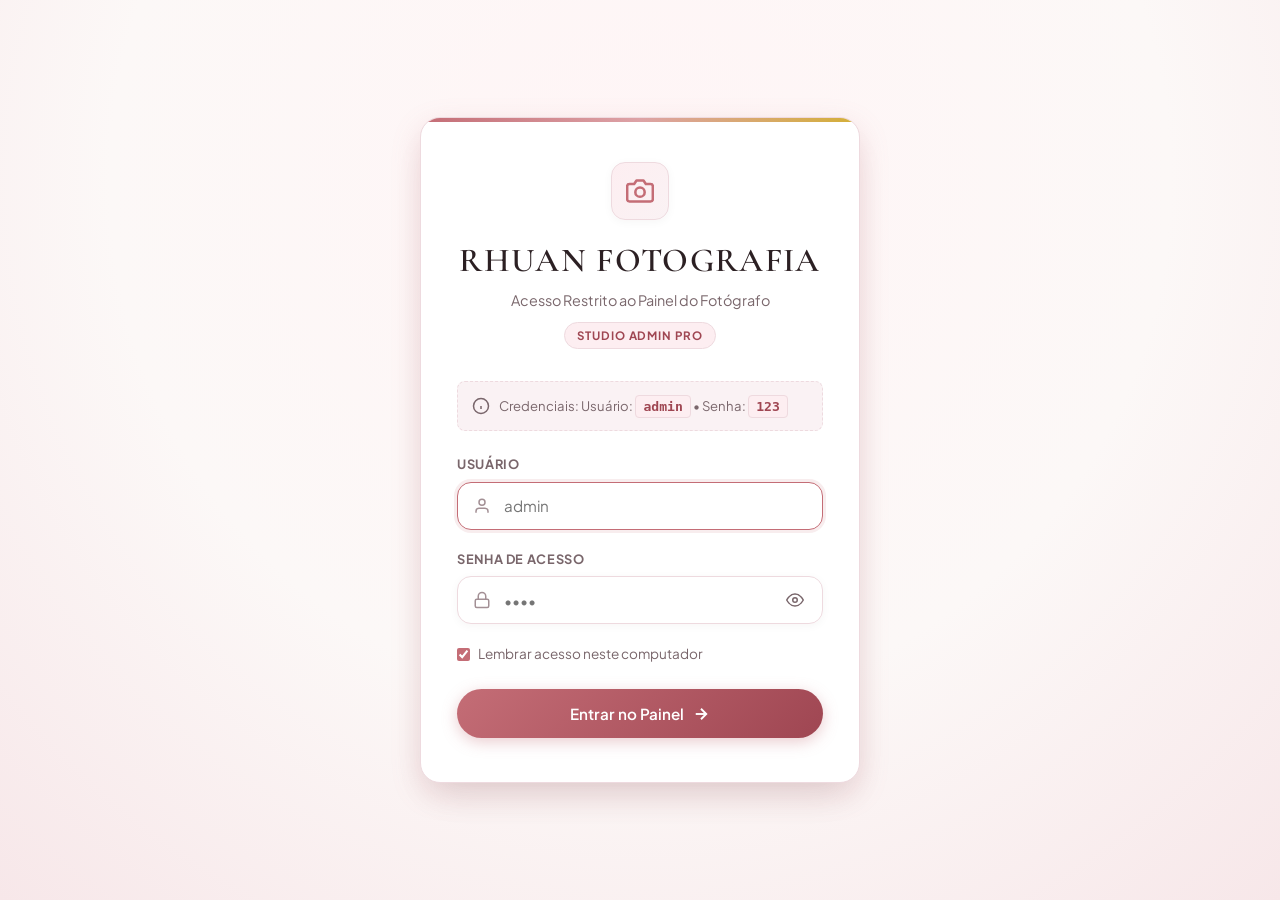
==== admin.html @ edfdc77d "estrutura final projeto fotografia incluindo admin do site e todas as configurações em laravel" ====
<!DOCTYPE html>
<html lang="pt-BR">
<head>
  <meta charset="UTF-8">
  <meta name="viewport" content="width=device-width, initial-scale=1.0">
  <meta name="robots" content="noindex, nofollow">
  <title>Painel Administrativo &bull; Rhuan Fotografia</title>
  
  <link rel="stylesheet" href="assets/css/admin.css">
  <link rel="preconnect" href="https://fonts.googleapis.com">
  <link rel="preconnect" href="https://fonts.gstatic.com" crossorigin>
  <script>
    try {
      const savedTheme = localStorage.getItem('rhuan_admin_theme') || localStorage.getItem('rhuan_theme');
      if (savedTheme === 'dark') {
        document.documentElement.setAttribute('data-theme', 'dark');
      }
    } catch (e) {}
  </script>
</head>
<body>

  <!-- ==================== TELA DE LOGIN / AUTH GATEWAY ==================== -->
  <div class="admin-login-wrapper" id="adminAuthGateway">
    <div class="admin-login-card">
      <div class="login-brand">
        <div class="login-brand-logo">
          <svg width="28" height="28" viewBox="0 0 24 24" fill="none" stroke="currentColor" stroke-width="2.2" stroke-linecap="round" stroke-linejoin="round">
            <path d="M23 19a2 2 0 0 1-2 2H3a2 2 0 0 1-2-2V8a2 2 0 0 1 2-2h4l2-3h6l2 3h4a2 2 0 0 1 2 2z"></path>
            <circle cx="12" cy="13" r="4"></circle>
          </svg>
        </div>
        <h1>RHUAN FOTOGRAFIA</h1>
        <p>Acesso Restrito ao Painel do Fotógrafo</p>
        <span class="login-badge-pill">Studio Admin Pro</span>
      </div>

      <div class="admin-login-hint">
        <svg width="18" height="18" viewBox="0 0 24 24" fill="none" stroke="currentColor" stroke-width="2">
          <circle cx="12" cy="12" r="10"></circle>
          <line x1="12" y1="16" x2="12" y2="12"></line>
          <line x1="12" y1="8" x2="12.01" y2="8"></line>
        </svg>
        <div>
          Credenciais: Usuário: <code>admin</code> &bull; Senha: <code>123</code>
        </div>
      </div>

      <form id="adminLoginForm">
        <div class="admin-form-group">
          <label class="admin-label" for="loginUsername">Usuário</label>
          <div class="admin-input-wrap">
            <span class="admin-input-icon">
              <svg width="18" height="18" viewBox="0 0 24 24" fill="none" stroke="currentColor" stroke-width="2">
                <path d="M20 21v-2a4 4 0 0 0-4-4H8a4 4 0 0 0-4 4v2"></path>
                <circle cx="12" cy="7" r="4"></circle>
              </svg>
            </span>
            <input type="text" id="loginUsername" class="admin-input" placeholder="admin" required autofocus autocomplete="username">
          </div>
        </div>

        <div class="admin-form-group">
          <label class="admin-label" for="loginPassword">Senha de Acesso</label>
          <div class="admin-input-wrap">
            <span class="admin-input-icon">
              <svg width="18" height="18" viewBox="0 0 24 24" fill="none" stroke="currentColor" stroke-width="2">
                <rect x="3" y="11" width="18" height="11" rx="2" ry="2"></rect>
                <path d="M7 11V7a5 5 0 0 1 10 0v4"></path>
              </svg>
            </span>
            <input type="password" id="loginPassword" class="admin-input" placeholder="••••" required autocomplete="current-password">
            <button type="button" class="admin-input-toggle-pwd" id="togglePasswordVisibility" aria-label="Mostrar ou ocultar senha">
              <svg width="18" height="18" viewBox="0 0 24 24" fill="none" stroke="currentColor" stroke-width="2">
                <path d="M1 12s4-8 11-8 11 8 11 8-4 8-11 8-11-8-11-8z"></path>
                <circle cx="12" cy="12" r="3"></circle>
              </svg>
            </button>
          </div>
        </div>

        <div style="display: flex; align-items: center; justify-content: space-between; margin-bottom: 1.5rem; font-size: 0.85rem; color: var(--admin-text-muted);">
          <label style="display: flex; align-items: center; gap: 0.5rem; cursor: pointer;">
            <input type="checkbox" id="loginRemember" checked style="accent-color: var(--admin-rose);">
            Lembrar acesso neste computador
          </label>
        </div>

        <button type="submit" class="admin-btn-primary">
          <span>Entrar no Painel</span>
          <svg width="18" height="18" viewBox="0 0 24 24" fill="none" stroke="currentColor" stroke-width="2.5">
            <line x1="5" y1="12" x2="19" y2="12"></line>
            <polyline points="12 5 19 12 12 19"></polyline>
          </svg>
        </button>

        <div class="admin-login-error" id="loginErrorMessage"></div>
      </form>
    </div>
  </div>

  <!-- ==================== APP DASHBOARD LAYOUT ==================== -->
  <div class="admin-layout" id="adminAppLayout" style="display: none;">

    <!-- ==================== SIDEBAR LATERAL ==================== -->
    <aside class="admin-sidebar" id="adminSidebar">
      <div class="sidebar-header">
        <div class="sidebar-brand">
          <div class="sidebar-logo-icon">RF</div>
          <div class="sidebar-brand-text">
            <h2>RHUAN</h2>
            <span><div class="status-indicator-dot"></div> Studio Online</span>
          </div>
        </div>
      </div>

      <nav class="sidebar-nav">
        <div class="sidebar-nav-label">Gerenciamento</div>

        <button type="button" class="sidebar-link active" data-tab="tab-overview">
          <div class="sidebar-link-left">
            <svg width="18" height="18" viewBox="0 0 24 24" fill="none" stroke="currentColor" stroke-width="2">
              <rect x="3" y="3" width="7" height="7"></rect>
              <rect x="14" y="3" width="7" height="7"></rect>
              <rect x="14" y="14" width="7" height="7"></rect>
              <rect x="3" y="14" width="7" height="7"></rect>
            </svg>
            <span class="sidebar-link-title">Visão Geral</span>
          </div>
        </button>

        <button type="button" class="sidebar-link" data-tab="tab-photos">
          <div class="sidebar-link-left">
            <svg width="18" height="18" viewBox="0 0 24 24" fill="none" stroke="currentColor" stroke-width="2">
              <path d="M23 19a2 2 0 0 1-2 2H3a2 2 0 0 1-2-2V8a2 2 0 0 1 2-2h4l2-3h6l2 3h4a2 2 0 0 1 2 2z"></path>
              <circle cx="12" cy="13" r="4"></circle>
            </svg>
            <span class="sidebar-link-title">Cadastrar Fotos</span>
          </div>
        </button>

        <button type="button" class="sidebar-link" data-tab="tab-agenda">
          <div class="sidebar-link-left">
            <svg width="18" height="18" viewBox="0 0 24 24" fill="none" stroke="currentColor" stroke-width="2">
              <rect x="3" y="4" width="18" height="18" rx="2" ry="2"></rect>
              <line x1="16" y1="2" x2="16" y2="6"></line>
              <line x1="8" y1="2" x2="8" y2="6"></line>
              <line x1="3" y1="10" x2="21" y2="10"></line>
            </svg>
            <span class="sidebar-link-title">Verificar Agenda</span>
          </div>
          <span class="sidebar-badge" id="sidebarBadgeAgenda">0</span>
        </button>

        <button type="button" class="sidebar-link" data-tab="tab-pricing">
          <div class="sidebar-link-left">
            <svg width="18" height="18" viewBox="0 0 24 24" fill="none" stroke="currentColor" stroke-width="2">
              <line x1="12" y1="1" x2="12" y2="23"></line>
              <path d="M17 5H9.5a3.5 3.5 0 0 0 0 7h5a3.5 3.5 0 0 1 0 7H6"></path>
            </svg>
            <span class="sidebar-link-title">Modificar Orçamentos</span>
          </div>
        </button>

        <button type="button" class="sidebar-link" data-tab="tab-leads">
          <div class="sidebar-link-left">
            <svg width="18" height="18" viewBox="0 0 24 24" fill="none" stroke="currentColor" stroke-width="2">
              <path d="M21 15a2 2 0 0 1-2 2H7l-4 4V5a2 2 0 0 1 2-2h14a2 2 0 0 1 2 2z"></path>
            </svg>
            <span class="sidebar-link-title">Solicitações &amp; Leads</span>
          </div>
          <span class="sidebar-badge" id="sidebarBadgeLeads">0</span>
        </button>

        <button type="button" class="sidebar-link" data-tab="tab-secoes" id="sidebarLinkSecoes">
          <div class="sidebar-link-left">
            <svg width="18" height="18" viewBox="0 0 24 24" fill="none" stroke="currentColor" stroke-width="2">
              <path d="M1 12s4-8 11-8 11 8 11 8-4 8-11 8-11-8-11-8z"></path>
              <circle cx="12" cy="12" r="3"></circle>
            </svg>
            <span class="sidebar-link-title">Visibilidade do Site</span>
          </div>
          <span class="sidebar-badge" id="sidebarBadgeSecoes" style="display:none; background: var(--admin-rose); color: white;">0</span>
        </button>
      </nav>

      <div class="sidebar-footer">
        <a href="index.html" target="_blank" class="sidebar-view-site-btn">
          <svg width="16" height="16" viewBox="0 0 24 24" fill="none" stroke="currentColor" stroke-width="2">
            <circle cx="12" cy="12" r="10"></circle>
            <line x1="2" y1="12" x2="22" y2="12"></line>
            <path d="M12 2a15.3 15.3 0 0 1 4 10 15.3 15.3 0 0 1-4 10 15.3 15.3 0 0 1-4-10 15.3 15.3 0 0 1 4-10z"></path>
          </svg>
          <span>Ver Site ao Vivo</span>
        </a>

        <div class="sidebar-user">
          <div class="sidebar-user-left">
            <div class="sidebar-avatar">RF</div>
            <div class="sidebar-user-info">
              <h4>Rhuan Ferreira</h4>
              <p>Fotógrafo Autor</p>
            </div>
          </div>
          <button type="button" class="sidebar-btn-logout" id="sidebarLogoutBtn" title="Encerrar Sessão">
            <svg width="18" height="18" viewBox="0 0 24 24" fill="none" stroke="currentColor" stroke-width="2">
              <path d="M9 21H5a2 2 0 0 1-2-2V5a2 2 0 0 1 2-2h4"></path>
              <polyline points="16 17 21 12 16 7"></polyline>
              <line x1="21" y1="12" x2="9" y2="12"></line>
            </svg>
          </button>
        </div>
      </div>
    </aside>

    <!-- ==================== CONTEÚDO PRINCIPAL ==================== -->
    <main class="admin-main">

      <!-- TOPBAR SUPERIOR -->
      <header class="admin-topbar">
        <div class="topbar-left">
          <button type="button" class="topbar-mobile-toggle" id="mobileSidebarToggle" aria-label="Menu">
            <svg width="20" height="20" viewBox="0 0 24 24" fill="none" stroke="currentColor" stroke-width="2">
              <line x1="3" y1="12" x2="21" y2="12"></line>
              <line x1="3" y1="6" x2="21" y2="6"></line>
              <line x1="3" y1="18" x2="21" y2="18"></line>
            </svg>
          </button>
          <div class="topbar-breadcrumbs">
            <span>Admin</span>
            <span>/</span>
            <span class="current" id="breadcrumbCurrent">Visão Geral</span>
          </div>
        </div>

        <div class="topbar-right">
          <button type="button" class="theme-toggle-admin-btn" id="adminThemeToggleBtn" aria-label="Alternar tema claro/escuro" title="Alternar Modo Escuro / Claro">
            <svg class="icon-sun" width="18" height="18" viewBox="0 0 24 24" fill="none" stroke="currentColor" stroke-width="2" stroke-linecap="round" stroke-linejoin="round"><circle cx="12" cy="12" r="5"></circle><line x1="12" y1="1" x2="12" y2="3"></line><line x1="12" y1="21" x2="12" y2="23"></line><line x1="4.22" y1="4.22" x2="5.64" y2="5.64"></line><line x1="18.36" y1="18.36" x2="19.78" y2="19.78"></line><line x1="1" y1="12" x2="3" y2="12"></line><line x1="21" y1="12" x2="23" y2="12"></line><line x1="4.22" y1="19.78" x2="5.64" y2="18.36"></line><line x1="18.36" y1="5.64" x2="19.78" y2="4.22"></line></svg>
            <svg class="icon-moon" width="18" height="18" viewBox="0 0 24 24" fill="none" stroke="currentColor" stroke-width="2" stroke-linecap="round" stroke-linejoin="round"><path d="M21 12.79A9 9 0 1 1 11.21 3 7 7 0 0 0 21 12.79z"></path></svg>
          </button>
          <div class="sync-status-badge">
            <div class="status-indicator-dot"></div>
            <span>Sincronizado com Site Público</span>
          </div>
          <a href="index.html" target="_blank" class="topbar-btn">
            Site Público &rarr;
          </a>
        </div>
      </header>

      <!-- ÁREA DE CONTEÚDO -->
      <div class="admin-content-area">

        <!-- ==================== TAB 1: VISÃO GERAL ==================== -->
        <section class="admin-tab-pane active" id="tab-overview">
          <div class="page-header">
            <div class="page-header-info">
              <h2>Painel de Controle do Fotógrafo</h2>
              <p>Visão geral de fotos cadastradas, datas reservadas e orçamentos solicitados em tempo real.</p>
            </div>
          </div>

          <!-- CARDS DE METRICAS (KPIs) -->
          <div class="metrics-grid">
            <div class="metric-card">
              <div class="metric-card-top">
                <div class="metric-icon-wrap gold">
                  <svg width="22" height="22" viewBox="0 0 24 24" fill="none" stroke="currentColor" stroke-width="2">
                    <rect x="3" y="3" width="18" height="18" rx="2" ry="2"></rect>
                    <circle cx="8.5" cy="8.5" r="1.5"></circle>
                    <polyline points="21 15 16 10 5 21"></polyline>
                  </svg>
                </div>
                <span class="metric-tag positive">+ Autoral</span>
              </div>
              <div class="metric-value" id="metricTotalPhotos">0</div>
              <div class="metric-title">Fotos Cadastradas nas Séries</div>
            </div>

            <div class="metric-card">
              <div class="metric-card-top">
                <div class="metric-icon-wrap rose">
                  <svg width="22" height="22" viewBox="0 0 24 24" fill="none" stroke="currentColor" stroke-width="2">
                    <rect x="3" y="4" width="18" height="18" rx="2" ry="2"></rect>
                    <line x1="16" y1="2" x2="16" y2="6"></line>
                    <line x1="8" y1="2" x2="8" y2="6"></line>
                    <line x1="3" y1="10" x2="21" y2="10"></line>
                  </svg>
                </div>
                <span class="metric-tag positive">Agenda Ativa</span>
              </div>
              <div class="metric-value" id="metricBookedEvents">0</div>
              <div class="metric-title">Eventos &amp; Ensaios na Agenda</div>
            </div>

            <div class="metric-card">
              <div class="metric-card-top">
                <div class="metric-icon-wrap blue">
                  <svg width="22" height="22" viewBox="0 0 24 24" fill="none" stroke="currentColor" stroke-width="2">
                    <path d="M21 15a2 2 0 0 1-2 2H7l-4 4V5a2 2 0 0 1 2-2h4"></path>
                    <polyline points="16 17 21 12 16 7"></polyline>
                  </svg>
                </div>
                <span class="metric-tag neutral">Leads</span>
              </div>
              <div class="metric-value" id="metricNewLeads">0</div>
              <div class="metric-title">Solicitações Pendentes do Site</div>
            </div>

            <div class="metric-card">
              <div class="metric-card-top">
                <div class="metric-icon-wrap green">
                  <svg width="22" height="22" viewBox="0 0 24 24" fill="none" stroke="currentColor" stroke-width="2">
                    <line x1="12" y1="1" x2="12" y2="23"></line>
                    <path d="M17 5H9.5a3.5 3.5 0 0 0 0 7h5a3.5 3.5 0 0 1 0 7H6"></path>
                  </svg>
                </div>
                <span class="metric-tag positive">Projeção</span>
              </div>
              <div class="metric-value" id="metricRevenue">R$ 0</div>
              <div class="metric-title">Previsão com Datas Fechadas</div>
            </div>
          </div>

          <!-- GRID DUPLO DE RESUMO -->
          <div style="display: grid; grid-template-columns: repeat(auto-fit, minmax(340px, 1fr)); gap: 1.5rem;">
            <!-- Próximos Eventos -->
            <div class="admin-card">
              <div class="card-title-bar">
                <div>
                  <h3>
                    <svg width="18" height="18" viewBox="0 0 24 24" fill="none" stroke="currentColor" stroke-width="2" color="var(--admin-rose)">
                      <rect x="3" y="4" width="18" height="18" rx="2" ry="2"></rect>
                      <line x1="16" y1="2" x2="16" y2="6"></line>
                      <line x1="8" y1="2" x2="8" y2="6"></line>
                    </svg>
                    Próximos Compromissos na Agenda
                  </h3>
                  <div class="card-subtitle">Eventos e ensaios confirmados para os próximos meses</div>
                </div>
              </div>
              <div id="overviewNextEventsList"></div>
            </div>

            <!-- Últimas Solicitações do Site -->
            <div class="admin-card">
              <div class="card-title-bar">
                <div>
                  <h3>
                    <svg width="18" height="18" viewBox="0 0 24 24" fill="none" stroke="currentColor" stroke-width="2" color="var(--admin-rose)">
                      <path d="M21 15a2 2 0 0 1-2 2H7l-4 4V5a2 2 0 0 1 2-2h14a2 2 0 0 1 2 2z"></path>
                    </svg>
                    Solicitações Recentes de Orçamento
                  </h3>
                  <div class="card-subtitle">Clientes que simularam e enviaram dados pelo site</div>
                </div>
              </div>
              <div id="overviewLatestLeadsList"></div>
            </div>
          </div>
        </section>

        <!-- ==================== TAB 2: CADASTRAMENTO DE FOTOS ==================== -->
        <section class="admin-tab-pane" id="tab-photos">
          <div class="page-header">
            <div class="page-header-info">
              <h2>Cadastramento &amp; Gestão de Fotos</h2>
              <p>Cadastre novas fotos nas séries autorais, adicione novas coleções e defina as capas de exibição.</p>
            </div>
            <div class="page-header-actions">
              <button type="button" class="topbar-btn" id="btnResetPortfolio">
                Restaurar Padrão
              </button>
              <button type="button" class="topbar-btn primary" id="btnOpenNewSeriesModal">
                <svg width="16" height="16" viewBox="0 0 24 24" fill="none" stroke="currentColor" stroke-width="2">
                  <line x1="12" y1="5" x2="12" y2="19"></line>
                  <line x1="5" y1="12" x2="19" y2="12"></line>
                </svg>
                Nova Série de Fotos
              </button>
            </div>
          </div>

          <div class="portfolio-manager-grid">
            <!-- Coluna Esquerda: Lista de Séries -->
            <div class="series-nav-box">
              <h3 style="font-size: 1.05rem; color: var(--admin-text-main); font-weight: 700;">Coleções Autorais</h3>
              <p style="font-size: 0.78rem; color: var(--admin-text-muted); margin-top: 0.25rem;">
                Selecione a série para cadastrar novas fotos
              </p>
              <div class="series-list" id="adminSeriesList"></div>
            </div>

            <!-- Coluna Direita: Editor de Fotos da Série Selecionada -->
            <div>
              <div class="admin-card">
                <div class="series-editor-header">
                  <div>
                    <span class="series-badge" id="activeSeriesCategoryBadge">Casamento Real</span>
                    <h3 style="font-size: 1.6rem; color: var(--admin-text-main); font-family: var(--admin-font-serif); margin-top: 0.5rem;" id="activeSeriesTitle">
                      O Sim de Mariana &amp; Rodrigo
                    </h3>
                  </div>
                  <span style="font-size: 0.85rem; color: var(--admin-text-muted);" id="activeSeriesPhotoCount">
                    0 fotos na série
                  </span>
                </div>

                <!-- Formulário de Upload e Cadastro de Foto -->
                <div class="upload-card-box" id="photoUploadCardBox">
                  <h4 style="font-size: 1rem; color: var(--admin-rose-dark); font-weight: 700; margin-bottom: 1rem; display: flex; align-items: center; gap: 0.5rem;">
                    <svg width="18" height="18" viewBox="0 0 24 24" fill="none" stroke="currentColor" stroke-width="2">
                      <path d="M21 15v4a2 2 0 0 1-2 2H5a2 2 0 0 1-2-2v-4"></path>
                      <polyline points="17 8 12 3 7 8"></polyline>
                      <line x1="12" y1="3" x2="12" y2="15"></line>
                    </svg>
                    Cadastrar Nova Fotografia Nesta Série
                  </h4>

                  <div class="upload-form-grid">
                    <!-- Drop Zone e Preview -->
                    <div class="photo-preview-slot" id="photoPreviewSlot">
                      <div class="photo-drop-zone" id="photoDropZone">
                        <input type="file" id="photoFileInput" accept="image/*">
                        <svg width="32" height="32" viewBox="0 0 24 24" fill="none" stroke="currentColor" stroke-width="1.8">
                          <rect x="3" y="3" width="18" height="18" rx="2" ry="2"></rect>
                          <circle cx="8.5" cy="8.5" r="1.5"></circle>
                          <polyline points="21 15 16 10 5 21"></polyline>
                        </svg>
                        <span class="photo-drop-hint">Clique ou arraste uma foto do seu PC</span>
                      </div>
                      <img id="photoPreviewImg" src="" alt="Preview da foto" style="display: none;">
                    </div>

                    <!-- Campos de Metadados da Foto -->
                    <div>
                      <div class="admin-form-group">
                        <label class="admin-label">Ou informe o caminho local / link da imagem</label>
                        <input type="text" id="photoUrlInput" class="admin-input" style="padding-left: 1rem;" placeholder="assets/images/casamento.jpg ou URL https://...">
                      </div>

                      <div style="display: grid; grid-template-columns: 1fr 1fr; gap: 1rem;">
                        <div class="admin-form-group">
                          <label class="admin-label">Momento / Título da Foto</label>
                          <input type="text" id="photoMomentInput" class="admin-input" style="padding-left: 1rem;" placeholder="Ex: Foto 06 • Valsa dos Noivos">
                        </div>
                        <div class="admin-form-group">
                          <label class="admin-label">Legenda Artística</label>
                          <input type="text" id="photoCaptionInput" class="admin-input" style="padding-left: 1rem;" placeholder="Ex: Detalhes da iluminação e vestido.">
                        </div>
                      </div>

                      <button type="button" class="admin-btn-primary" id="btnAddPhotoToSeries" style="margin-top: 0.5rem;">
                        <svg width="18" height="18" viewBox="0 0 24 24" fill="none" stroke="currentColor" stroke-width="2.5">
                          <line x1="12" y1="5" x2="12" y2="19"></line>
                          <line x1="5" y1="12" x2="19" y2="12"></line>
                        </svg>
                        Salvar e Adicionar Foto à Galeria
                      </button>
                    </div>
                  </div>
                </div>

                <!-- Grade de Fotos Existentes na Série -->
                <h4 style="font-size: 1.15rem; color: var(--admin-text-main); font-weight: 700; margin-bottom: 1rem;">
                  Fotografias Cadastradas nesta Série
                </h4>
                <div class="photos-grid" id="activeSeriesPhotosGrid"></div>
              </div>
            </div>
          </div>
        </section>

        <!-- ==================== TAB 3: VERIFICAR & GERENCIAR AGENDAS ==================== -->
        <section class="admin-tab-pane" id="tab-agenda">
          <div class="page-header">
            <div class="page-header-info">
              <h2>Verificar Agendas &amp; Gestão de Datas</h2>
              <p>Monitore o calendário mensal, bloqueie datas ocupadas, libere novas vagas e gerencie horários.</p>
            </div>
          </div>

          <div class="agenda-manager-layout">
            <!-- Calendário Mensal Interativo -->
            <div class="calendar-box">
              <div class="calendar-nav-bar">
                <h3 id="adminCalendarMonthTitle">Outubro de 2026</h3>
                <div class="calendar-nav-buttons">
                  <button type="button" class="calendar-nav-btn" id="adminPrevMonthBtn">&larr; Mês Anterior</button>
                  <button type="button" class="calendar-nav-btn" id="adminNextMonthBtn">Próximo Mês &rarr;</button>
                </div>
              </div>

              <div class="calendar-legend">
                <div class="legend-item">
                  <div class="legend-dot booked"></div>
                  <span>Reservado / Ocupado</span>
                </div>
                <div class="legend-item">
                  <div class="legend-dot limited"></div>
                  <span>Poucas Vagas / Pré-Reserva</span>
                </div>
                <div class="legend-item">
                  <div class="legend-dot available"></div>
                  <span>Data Disponível</span>
                </div>
              </div>

              <div class="calendar-table-header">
                <div>Dom</div>
                <div>Seg</div>
                <div>Ter</div>
                <div>Qua</div>
                <div>Qui</div>
                <div>Sex</div>
                <div>Sáb</div>
              </div>

              <div class="calendar-days-grid" id="adminCalendarDaysGrid"></div>
            </div>

            <!-- Painel Lateral da Data Selecionada -->
            <div class="day-details-panel">
              <h4 style="font-size: 1.15rem; color: var(--admin-text-main); font-weight: 700;" id="dayDetailsDateTitle">
                Data Selecionada
              </h4>
              <p style="font-size: 0.8rem; color: var(--admin-text-muted); margin-top: 0.25rem;">
                Modifique a disponibilidade do fotógrafo para este dia
              </p>

              <div class="day-status-toggles">
                <button type="button" class="day-status-btn" data-status="booked">Reservado</button>
                <button type="button" class="day-status-btn" data-status="limited">Poucas Vagas</button>
                <button type="button" class="day-status-btn" data-status="available">Livre</button>
              </div>

              <div style="border-top: 1px solid var(--admin-border); padding-top: 1rem; margin-top: 1rem;">
                <label class="admin-label" style="font-size: 0.75rem;">+ Adicionar Compromisso neste dia</label>
                <input type="text" id="slotDescInput" class="admin-input" style="padding-left: 0.85rem; margin-bottom: 0.5rem;" placeholder="Ex: Casamento Mariana &amp; Rodrigo">
                <input type="text" id="slotTimeInput" class="admin-input" style="padding-left: 0.85rem; margin-bottom: 0.75rem;" placeholder="Ex: 16:00 - 02:00">
                <button type="button" class="topbar-btn primary" id="btnAddSlotToDay" style="width: 100%; justify-content: center;">
                  Agendar neste Horário
                </button>
              </div>

              <div style="margin-top: 1.5rem;">
                <label class="admin-label" style="font-size: 0.75rem;">Compromissos Agendados neste Dia</label>
                <div class="slots-list-box" id="dayDetailsSlotsList"></div>
              </div>
            </div>
          </div>
        </section>

        <!-- ==================== TAB 4: MODIFICAR ORÇAMENTOS ==================== -->
        <section class="admin-tab-pane" id="tab-pricing">
          <div class="page-header">
            <div class="page-header-info">
              <h2>Modificar Tabela de Orçamentos</h2>
              <p>Altere os valores base dos ensaios, valor da hora extra e preços dos opcionais da calculadora pública.</p>
            </div>
            <div class="page-header-actions">
              <button type="button" class="topbar-btn" id="btnResetPricing">Restaurar Padrões</button>
              <button type="button" class="topbar-btn primary" id="btnSavePricing">
                <svg width="16" height="16" viewBox="0 0 24 24" fill="none" stroke="currentColor" stroke-width="2">
                  <path d="M19 21H5a2 2 0 0 1-2-2V5a2 2 0 0 1 2-2h11l5 5v11a2 2 0 0 1-2 2z"></path>
                  <polyline points="17 21 17 13 7 13 7 21"></polyline>
                  <polyline points="7 3 7 8 15 8"></polyline>
                </svg>
                Salvar Alterações de Preços
              </button>
            </div>
          </div>

          <div class="pricing-manager-grid">
            <!-- Coluna Esquerda: Edição de Preços Base e Opcionais -->
            <div>
              <div class="pricing-table-card">
                <div class="card-title-bar">
                  <div>
                    <h3>1. Valores Base dos Ensaios &amp; Festas</h3>
                    <div class="card-subtitle">Define o ponto de partida do simulador e da tabela de preços</div>
                  </div>
                </div>
                <div id="pricingBaseList"></div>
              </div>

              <div class="pricing-table-card">
                <div class="card-title-bar">
                  <div>
                    <h3>2. Valor da Hora Adicional de Cobertura</h3>
                    <div class="card-subtitle">Cobrado automaticamente quando o cliente solicita horas extras</div>
                  </div>
                </div>
                <div style="display: flex; align-items: center; gap: 1rem; max-width: 300px;">
                  <span style="font-weight: 700; color: var(--admin-rose-dark);">R$</span>
                  <input type="number" id="pricingHourlyRateInput" class="pricing-input" step="10" value="220" style="text-align: left; font-size: 1.1rem;">
                  <span style="font-size: 0.85rem; color: var(--admin-text-muted);">por hora</span>
                </div>
              </div>

              <div class="pricing-table-card">
                <div class="card-title-bar">
                  <div>
                    <h3>3. Upgrades &amp; Opcionais Exclusivos</h3>
                    <div class="card-subtitle">Itens selecionáveis no simulador de propostas</div>
                  </div>
                </div>
                <div id="pricingAddonsList"></div>
              </div>
            </div>

            <!-- Coluna Direita: Simulador de Teste em Tempo Real -->
            <div>
              <div class="simulator-box">
                <h3 style="font-size: 1.25rem; color: var(--admin-text-main); font-weight: 700; display: flex; align-items: center; gap: 0.5rem;">
                  <svg width="20" height="20" viewBox="0 0 24 24" fill="none" stroke="currentColor" stroke-width="2" color="var(--admin-rose)">
                    <rect x="2" y="3" width="20" height="14" rx="2" ry="2"></rect>
                    <line x1="8" y1="21" x2="16" y2="21"></line>
                    <line x1="12" y1="17" x2="12" y2="21"></line>
                  </svg>
                  Testador do Simulador em Tempo Real
                </h3>
                <p style="font-size: 0.82rem; color: var(--admin-text-muted); margin-top: 0.25rem;">
                  Veja exatamente como os novos valores serão calculados para os clientes no site.
                </p>

                <div style="margin-top: 1.5rem;">
                  <label class="admin-label">Selecione o Serviço</label>
                  <select id="simTypeSelect" class="admin-input" style="padding-left: 1rem; cursor: pointer;"></select>
                </div>

                <div style="margin-top: 1rem;">
                  <div style="display: flex; justify-content: space-between; align-items: center;">
                    <label class="admin-label" style="margin-bottom: 0;">Horas de Cobertura</label>
                    <span id="simHoursValue" style="color: var(--admin-rose-dark); font-weight: 700;">8h</span>
                  </div>
                  <input type="range" id="simHoursRange" min="2" max="14" step="1" value="8" style="width: 100%; margin-top: 0.5rem; accent-color: var(--admin-rose); cursor: pointer;">
                </div>

                <div class="simulator-receipt" id="simReceiptContainer"></div>

                <div style="display: flex; justify-content: space-between; align-items: center; padding-top: 0.75rem;">
                  <span style="font-weight: 600; color: var(--admin-text-main);">Total do Teste:</span>
                  <span id="simTotalDisplay" style="font-size: 1.6rem; font-weight: 800; color: var(--admin-rose-dark);">R$ 0,00</span>
                </div>
              </div>
            </div>
          </div>
        </section>

        <!-- ==================== TAB 5: SOLICITAÇÕES E LEADS ==================== -->
        <section class="admin-tab-pane" id="tab-leads">
          <div class="page-header">
            <div class="page-header-info">
              <h2>Solicitações de Orçamento &amp; Reservas</h2>
              <p>Histórico completo de propostas e pré-reservas recebidas diretamente pelo site.</p>
            </div>
            <div class="page-header-actions">
              <select id="leadsStatusFilter" class="admin-input" style="padding-left: 1rem; width: auto; cursor: pointer;">
                <option value="all">Todos os Status</option>
                <option value="new">● Novos</option>
                <option value="contacted">● Contatados</option>
                <option value="closed">✓ Fechados</option>
              </select>
            </div>
          </div>

          <div class="admin-card">
            <div class="table-responsive">
              <table class="admin-table">
                <thead>
                  <tr>
                    <th>Cliente / E-mail</th>
                    <th>Serviço / Data Pretendida</th>
                    <th>WhatsApp</th>
                    <th>Data Solicitação</th>
                    <th>Status</th>
                    <th>Ações Rápidas</th>
                  </tr>
                </thead>
                <tbody id="leadsTableBody"></tbody>
              </table>
            </div>
          </div>
        </section>

        <!-- ==================== TAB 6: GERENCIAMENTO DE SEÇÕES E VISIBILIDADE ==================== -->
        <section class="admin-tab-pane" id="tab-secoes">
          <div class="page-header">
            <div class="page-header-info">
              <h2>Visibilidade &amp; Boxes de Conteúdo do Site</h2>
              <p>Oculte ou ative qualquer bloco da página inicial (como a Agenda de Eventos, Orçamentos, Portfólio, etc.) com um clique.</p>
            </div>
            <div class="page-header-actions">
              <button type="button" class="admin-btn-secondary" id="btnRestaurarSecoes">
                <svg width="16" height="16" viewBox="0 0 24 24" fill="none" stroke="currentColor" stroke-width="2"><path d="M3 12a9 9 0 0 1 9-9 9.75 9.75 0 0 1 6.74 2.74L21 8"></path><path d="M21 3v5h-5"></path><path d="M21 12a9 9 0 0 1-9 9 9.75 9.75 0 0 1-6.74-2.74L3 16"></path><path d="M8 16H3v5"></path></svg>
                Restaurar Padrão
              </button>
              <button type="button" class="admin-btn-primary" id="btnSalvarSecoes">
                <svg width="16" height="16" viewBox="0 0 24 24" fill="none" stroke="currentColor" stroke-width="2"><path d="M19 21H5a2 2 0 0 1-2-2V5a2 2 0 0 1 2-2h11l5 5v11a2 2 0 0 1-2 2z"></path><polyline points="17 21 17 13 7 13 7 21"></polyline><polyline points="7 3 7 8 15 8"></polyline></svg>
                Salvar Alterações
              </button>
            </div>
          </div>

          <!-- Banner Informativo -->
          <div class="secoes-info-banner">
            <div class="icon">
              <svg width="24" height="24" viewBox="0 0 24 24" fill="none" stroke="currentColor" stroke-width="2">
                <circle cx="12" cy="12" r="10"></circle>
                <line x1="12" y1="16" x2="12" y2="12"></line>
                <line x1="12" y1="8" x2="12.01" y2="8"></line>
              </svg>
            </div>
            <div>
              <h4>Controle Dinâmico de Conteúdo</h4>
              <p>
                Quando você desmarca um box (por exemplo, a <strong>Agenda de Eventos</strong>), essa seção inteira desaparece da página principal e seus links no menu de navegação e rodapé são ocultados automaticamente para os visitantes.
              </p>
            </div>
          </div>

          <!-- Barra de Estatísticas & Ações Rápidas -->
          <div class="secoes-summary-bar">
            <div class="secoes-summary-stats">
              <div class="secoes-stat-pill">
                <span class="dot green"></span>
                <span><strong id="secoesCountAtivas">7</strong> Seções Visíveis</span>
              </div>
              <div class="secoes-stat-pill">
                <span class="dot gray"></span>
                <span><strong id="secoesCountOcultas">0</strong> Ocultas</span>
              </div>
            </div>

            <div class="secoes-quick-actions">
              <button type="button" class="topbar-btn" id="btnOcultarAgendaRapido" title="Ocultar ou mostrar a agenda rapidamente">
                <svg width="14" height="14" viewBox="0 0 24 24" fill="none" stroke="currentColor" stroke-width="2"><rect x="3" y="4" width="18" height="18" rx="2" ry="2"></rect><line x1="16" y1="2" x2="16" y2="6"></line><line x1="8" y1="2" x2="8" y2="6"></line><line x1="3" y1="10" x2="21" y2="10"></line></svg>
                Alternar Agenda
              </button>
              <button type="button" class="topbar-btn" id="btnExibirTodasSecoes">
                👁️ Exibir Todas
              </button>
              <a href="index.html" target="_blank" class="topbar-btn" style="text-decoration: none;">
                Visualizar Site ↗
              </a>
            </div>
          </div>

          <!-- Grid dos Cards das Seções -->
          <div class="secoes-grid" id="secoesGridContainer">
            <!-- Renderizado via JavaScript com componentes dinâmicos -->
          </div>
        </section>

      </div>
    </main>
  </div>

  <!-- ==================== MODAL CRIAR NOVA SÉRIE ==================== -->
  <div class="admin-modal-backdrop" id="newSeriesModal">
    <div class="admin-modal-box">
      <button type="button" class="admin-modal-close" onclick="document.getElementById('newSeriesModal').classList.remove('active')">&times;</button>
      <h3 style="font-size: 1.6rem; color: var(--admin-text-main); font-family: var(--admin-font-serif); margin-bottom: 0.5rem;">
        Criar Nova Série de Fotos
      </h3>
      <p style="font-size: 0.85rem; color: var(--admin-text-muted); margin-bottom: 1.5rem;">
        Adicione uma nova coleção ao portfólio autoral do estúdio.
      </p>

      <form id="newSeriesForm">
        <div class="admin-form-group">
          <label class="admin-label">Título da Série *</label>
          <input type="text" id="newSeriesTitle" class="admin-input" style="padding-left: 1rem;" required placeholder="Ex: Casamento Beatriz &amp; Guilherme">
        </div>

        <div style="display: grid; grid-template-columns: 1fr 1fr; gap: 1rem;">
          <div class="admin-form-group">
            <label class="admin-label">Categoria *</label>
            <input type="text" id="newSeriesCategory" class="admin-input" style="padding-left: 1rem;" required placeholder="Ex: Casamento Real, 15 Anos, Gestante">
          </div>
          <div class="admin-form-group">
            <label class="admin-label">Localização</label>
            <input type="text" id="newSeriesLocation" class="admin-input" style="padding-left: 1rem;" placeholder="Ex: Campos do Jordão, SP">
          </div>
        </div>

        <div class="admin-form-group">
          <label class="admin-label">Caminho da Imagem de Capa</label>
          <input type="text" id="newSeriesCover" class="admin-input" style="padding-left: 1rem;" placeholder="assets/images/casamento.jpg ou URL">
        </div>

        <div class="admin-form-group">
          <label class="admin-label">Resumo Poético</label>
          <textarea id="newSeriesSummary" class="admin-input" style="padding: 0.85rem 1rem; min-height: 80px; resize: vertical;" placeholder="Breve descrição da atmosfera do evento..."></textarea>
        </div>

        <button type="submit" class="admin-btn-primary" style="margin-top: 1rem;">
          Criar Série &amp; Começar a Cadastrar Fotos
        </button>
      </form>
    </div>
  </div>

  <!-- SCRIPTS -->
  <script src="assets/js/admin.js"></script>
</body>
</html>
---- assets/css/admin.css ----
/* ==========================================================================
   RHUAN FOTOGRAFIA - PAINEL ADMINISTRATIVO (ADMIN DASHBOARD)
   Estilo: Atelier Feminino & Sofisticado (Fiel às cores e identidade do site)
   Paleta: Dusty Rose Nobre, Blush de Seda, Carvão Espresso & Ouro Champanhe
   Tipografia: Plus Jakarta Sans & Cormorant Garamond
   100% Vanilla CSS responsivo, sem dependências externas
   ========================================================================== */

@import url('https://fonts.googleapis.com/css2?family=Cormorant+Garamond:ital,wght@0,500;0,600;0,700;1,400&family=Plus+Jakarta+Sans:wght@300;400;500;600;700;800&display=swap');

:root {
  /* ========================================================================
     PALETA BASE IDÊNTICA AO SITE PÚBLICO
     Fundo Marfim Suave, Superfície Branca Pura & Acentos Rosa Seco Nobre
     ======================================================================== */
  --admin-bg: #FCF8F7;
  --admin-bg-alt: #FAF2F4;
  --admin-card: #FFFFFF;
  --admin-card-hover: #FFF9FA;
  --admin-card-glass: rgba(255, 255, 255, 0.92);
  
  --admin-border: #EEDADF;
  --admin-border-subtle: #F6EAEC;
  --admin-border-focus: rgba(196, 109, 118, 0.5);

  /* Acentos de Marca (Dusty Rose Nobre, Rose Gold & Dourado Champanhe) */
  --admin-rose: #C46D76;             /* Rosa seco romântico / Dusty Rose nobre */
  --admin-rose-dark: #9F4652;        /* Marsala / Bordeaux aveludado */
  --admin-rose-light: #FDEEF1;       /* Blush suave de pétalas */
  --admin-rose-subtle: rgba(196, 109, 118, 0.12);
  --admin-rose-glow: rgba(196, 109, 118, 0.25);

  --admin-accent: #DDA2A6;           /* Rose Gold acetinado */
  --admin-accent-soft: #F6E2E4;
  
  --admin-gold: #D4AF37;             /* Dourado champanhe nobre */
  --admin-gold-hover: #C59B27;
  --admin-gold-glow: rgba(212, 175, 55, 0.25);
  --admin-gold-subtle: rgba(212, 175, 55, 0.12);

  /* Cores Semânticas de Status da Agenda e Leads */
  --admin-success: #4F8265;          /* Verde oliva suave da agenda */
  --admin-success-bg: #EAF3EE;
  --admin-danger: #C45656;           /* Rose intenso seco / Reservado */
  --admin-danger-bg: #FDEEEF;
  --admin-warning: #C28B36;          /* Âmbar suave / Vagas limitadas */
  --admin-warning-bg: #FDF5E8;
  --admin-info: #3E72A8;             /* Azul clássico refinado */
  --admin-info-bg: #EFF5FB;

  /* Textos */
  --admin-text-main: #2C2023;        /* Carvão espresso profundo acolhedor */
  --admin-text-muted: #79666B;       /* Taupe rosado legível */
  --admin-text-faint: #A39095;       /* Nuance suave */

  /* Fontes */
  --admin-font-serif: 'Cormorant Garamond', Georgia, serif;
  --admin-font-sans: 'Plus Jakarta Sans', -apple-system, BlinkMacSystemFont, 'Segoe UI', Roboto, sans-serif;

  /* Raios e Sombras */
  --admin-radius-sm: 8px;
  --admin-radius-md: 14px;
  --admin-radius-lg: 20px;
  --admin-radius-pill: 9999px;

  --admin-shadow-sm: 0 2px 10px rgba(44, 32, 35, 0.04);
  --admin-shadow-md: 0 10px 25px -5px rgba(60, 42, 45, 0.07), 0 8px 10px -6px rgba(60, 42, 45, 0.04);
  --admin-shadow-lg: 0 20px 40px -15px rgba(60, 42, 45, 0.12);
  --admin-shadow-glow: 0 10px 30px rgba(196, 109, 118, 0.2);

  --admin-transition: all 0.25s cubic-bezier(0.16, 1, 0.3, 1);
  --sidebar-width: 275px;
}

/* ==========================================================================
   DARK MODE - DARK STUDIO LUXURY
   Inspirado no estilo editorial luxuoso com acentos Rose Gold radiantes
   ========================================================================== */
[data-theme="dark"] {
  --admin-bg: #0B0F17;
  --admin-bg-alt: #101622;
  --admin-card: #151D2C;
  --admin-card-hover: #1A2436;
  --admin-card-glass: rgba(21, 29, 44, 0.9);
  
  --admin-border: rgba(255, 255, 255, 0.08);
  --admin-border-subtle: rgba(255, 255, 255, 0.04);
  --admin-border-focus: rgba(229, 140, 150, 0.5);

  --admin-rose: #E58C96;
  --admin-rose-dark: #F7B5BD;
  --admin-rose-light: rgba(229, 140, 150, 0.16);
  --admin-rose-subtle: rgba(229, 140, 150, 0.12);
  --admin-rose-glow: rgba(229, 140, 150, 0.35);

  --admin-accent: #E2B095;
  --admin-accent-soft: rgba(226, 176, 149, 0.15);

  --admin-gold: #E5C158;
  --admin-gold-hover: #F3D279;
  --admin-gold-glow: rgba(229, 193, 88, 0.25);
  --admin-gold-subtle: rgba(229, 193, 88, 0.12);

  --admin-success: #34D399;
  --admin-success-bg: rgba(16, 185, 129, 0.15);
  --admin-danger: #F87171;
  --admin-danger-bg: rgba(239, 68, 68, 0.15);
  --admin-warning: #FBBF24;
  --admin-warning-bg: rgba(245, 158, 11, 0.15);
  --admin-info: #60A5FA;
  --admin-info-bg: rgba(59, 130, 246, 0.15);

  --admin-text-main: #F3F4F6;
  --admin-text-muted: #9CA3AF;
  --admin-text-faint: #6B7280;

  --admin-shadow-sm: 0 2px 8px rgba(0, 0, 0, 0.45);
  --admin-shadow-md: 0 10px 25px -5px rgba(0, 0, 0, 0.6);
  --admin-shadow-lg: 0 20px 40px -10px rgba(0, 0, 0, 0.75);
  --admin-shadow-glow: 0 10px 30px rgba(229, 140, 150, 0.25);
}

[data-theme="dark"] .admin-sidebar,
[data-theme="dark"] .sidebar-header,
[data-theme="dark"] .admin-topbar {
  background: #101622;
}

[data-theme="dark"] .admin-input,
[data-theme="dark"] .pricing-input {
  background: #0B0F17;
  color: #F3F4F6;
  border-color: rgba(255, 255, 255, 0.12);
}

[data-theme="dark"] .admin-input:focus,
[data-theme="dark"] .pricing-input:focus {
  background: #141C2B;
}

[data-theme="dark"] .admin-login-wrapper {
  background: radial-gradient(circle at 50% 20%, #1a2538 0%, #0b0f17 70%);
}

[data-theme="dark"] .admin-login-card {
  box-shadow: var(--admin-shadow-lg), 0 0 25px rgba(229, 140, 150, 0.2);
}

[data-theme="dark"] .calendar-box,
[data-theme="dark"] .day-details-panel,
[data-theme="dark"] .series-nav-box,
[data-theme="dark"] .pricing-table-card,
[data-theme="dark"] .admin-modal-box,
[data-theme="dark"] .admin-toast,
[data-theme="dark"] .photo-card-item {
  background: var(--admin-card);
}

[data-theme="dark"] .calendar-day-cell {
  background: var(--admin-bg-alt);
}

[data-theme="dark"] .calendar-day-cell:hover {
  background: var(--admin-card);
}

[data-theme="dark"] .calendar-nav-btn,
[data-theme="dark"] .day-status-btn,
[data-theme="dark"] .btn-table-action,
[data-theme="dark"] .sidebar-view-site-btn,
[data-theme="dark"] .topbar-btn {
  background: var(--admin-card);
  color: var(--admin-text-main);
  border-color: var(--admin-border);
}

[data-theme="dark"] .simulator-box {
  background: linear-gradient(135deg, #182234, #121927);
  border-color: rgba(229, 140, 150, 0.3);
}

[data-theme="dark"] .simulator-receipt {
  background: rgba(0, 0, 0, 0.35);
  border-color: rgba(255, 255, 255, 0.1);
}

/* ==========================================================================
   RESET & BASE
   ========================================================================== */
*, *::before, *::after {
  box-sizing: border-box;
  margin: 0;
  padding: 0;
}

body {
  font-family: var(--admin-font-sans);
  background-color: var(--admin-bg);
  color: var(--admin-text-main);
  line-height: 1.5;
  -webkit-font-smoothing: antialiased;
  min-height: 100vh;
  overflow-x: hidden;
}

a {
  color: inherit;
  text-decoration: none;
}

button, input, select, textarea {
  font-family: inherit;
  color: inherit;
  outline: none;
}

/* ==========================================================================
   TELA DE LOGIN (AUTH GATEWAY)
   ========================================================================== */
.admin-login-wrapper {
  position: fixed;
  inset: 0;
  display: flex;
  align-items: center;
  justify-content: center;
  padding: 1.5rem;
  background: radial-gradient(circle at 50% 20%, #FFF5F6 0%, #FCF8F7 55%, #F7E7E9 100%);
  z-index: 9999;
  backdrop-filter: blur(8px);
}

.admin-login-card {
  width: 100%;
  max-width: 440px;
  background: var(--admin-card);
  border: 1px solid var(--admin-border);
  border-radius: var(--admin-radius-lg);
  padding: 2.75rem 2.25rem;
  box-shadow: var(--admin-shadow-lg), var(--admin-shadow-glow);
  position: relative;
  overflow: hidden;
  animation: modalFadeIn 0.35s ease-out;
}

.admin-login-card::before {
  content: '';
  position: absolute;
  top: 0;
  left: 0;
  right: 0;
  height: 4px;
  background: linear-gradient(90deg, var(--admin-rose), var(--admin-accent), var(--admin-gold));
}

.login-brand {
  text-align: center;
  margin-bottom: 2rem;
}

.login-brand-logo {
  display: inline-flex;
  align-items: center;
  justify-content: center;
  width: 58px;
  height: 58px;
  border-radius: var(--admin-radius-md);
  background: linear-gradient(135deg, var(--admin-rose-light), var(--admin-bg-alt));
  border: 1px solid var(--admin-border);
  color: var(--admin-rose);
  margin-bottom: 1rem;
  box-shadow: var(--admin-shadow-sm);
}

.login-brand h1 {
  font-family: var(--admin-font-serif);
  font-size: 2.1rem;
  font-weight: 600;
  letter-spacing: 0.04em;
  color: var(--admin-text-main);
}

.login-brand p {
  font-size: 0.9rem;
  color: var(--admin-text-muted);
  margin-top: 0.25rem;
}

.login-badge-pill {
  display: inline-block;
  padding: 0.25rem 0.75rem;
  border-radius: var(--admin-radius-pill);
  font-size: 0.72rem;
  font-weight: 700;
  letter-spacing: 0.08em;
  text-transform: uppercase;
  background: var(--admin-rose-light);
  color: var(--admin-rose-dark);
  border: 1px solid var(--admin-border);
  margin-top: 0.65rem;
}

.admin-form-group {
  margin-bottom: 1.25rem;
}

.admin-label {
  display: block;
  font-size: 0.8rem;
  font-weight: 700;
  color: var(--admin-text-muted);
  margin-bottom: 0.45rem;
  text-transform: uppercase;
  letter-spacing: 0.05em;
}

.admin-input-wrap {
  position: relative;
  display: flex;
  align-items: center;
}

.admin-input-icon {
  position: absolute;
  left: 1rem;
  color: var(--admin-text-faint);
  display: flex;
  align-items: center;
  pointer-events: none;
}

.admin-input {
  width: 100%;
  background: #FFFFFF;
  border: 1px solid var(--admin-border);
  border-radius: var(--admin-radius-md);
  padding: 0.85rem 1rem 0.85rem 2.85rem;
  font-size: 0.95rem;
  color: var(--admin-text-main);
  transition: var(--admin-transition);
  box-shadow: var(--admin-shadow-sm);
}

.admin-input:focus {
  border-color: var(--admin-rose);
  box-shadow: 0 0 0 3px var(--admin-rose-subtle);
  background: #FFFFFF;
}

.admin-input-toggle-pwd {
  position: absolute;
  right: 0.85rem;
  background: none;
  border: none;
  color: var(--admin-text-muted);
  cursor: pointer;
  padding: 0.35rem;
  display: flex;
  align-items: center;
  border-radius: 4px;
}

.admin-input-toggle-pwd:hover {
  color: var(--admin-text-main);
}

.admin-login-hint {
  background: var(--admin-bg-alt);
  border: 1px dashed var(--admin-border);
  border-radius: var(--admin-radius-sm);
  padding: 0.85rem;
  margin-bottom: 1.5rem;
  font-size: 0.82rem;
  color: var(--admin-text-muted);
  display: flex;
  align-items: center;
  gap: 0.6rem;
}

.admin-login-hint code {
  color: var(--admin-rose-dark);
  background: var(--admin-rose-light);
  padding: 0.2rem 0.45rem;
  border-radius: 4px;
  font-weight: 700;
  border: 1px solid var(--admin-border);
}

.admin-btn-primary {
  width: 100%;
  background: linear-gradient(135deg, var(--admin-rose), var(--admin-rose-dark));
  color: #FFFFFF;
  font-weight: 600;
  font-size: 0.95rem;
  padding: 0.95rem 1.6rem;
  border: none;
  border-radius: var(--admin-radius-pill);
  cursor: pointer;
  display: flex;
  align-items: center;
  justify-content: center;
  gap: 0.55rem;
  transition: var(--admin-transition);
  box-shadow: 0 4px 15px rgba(196, 109, 118, 0.35);
}

.admin-btn-primary:hover {
  background: linear-gradient(135deg, #d47a83, var(--admin-rose));
  transform: translateY(-2px);
  box-shadow: 0 8px 24px rgba(196, 109, 118, 0.45);
}

.admin-btn-primary:active {
  transform: translateY(0);
}

.admin-login-error {
  margin-top: 1rem;
  padding: 0.75rem 1rem;
  background: var(--admin-danger-bg);
  border: 1px solid var(--admin-danger);
  color: var(--admin-danger);
  border-radius: var(--admin-radius-sm);
  font-size: 0.85rem;
  display: none;
  align-items: center;
  gap: 0.5rem;
  animation: shake 0.3s ease;
}

/* ==========================================================================
   LAYOUT PRINCIPAL DO DASHBOARD
   ========================================================================== */
.admin-layout {
  display: flex;
  min-height: 100vh;
  position: relative;
  background: var(--admin-bg);
}

/* ==================== SIDEBAR ==================== */
.admin-sidebar {
  width: var(--sidebar-width);
  background: #FFFFFF;
  border-right: 1px solid var(--admin-border);
  display: flex;
  flex-direction: column;
  flex-shrink: 0;
  position: fixed;
  top: 0;
  bottom: 0;
  left: 0;
  z-index: 100;
  transition: transform 0.3s ease;
  box-shadow: var(--admin-shadow-sm);
}

.sidebar-header {
  padding: 1.5rem 1.25rem;
  border-bottom: 1px solid var(--admin-border);
  display: flex;
  align-items: center;
  justify-content: space-between;
  background: #FFFFFF;
}

.sidebar-brand {
  display: flex;
  align-items: center;
  gap: 0.75rem;
}

.sidebar-logo-icon {
  width: 42px;
  height: 42px;
  border-radius: var(--admin-radius-md);
  background: linear-gradient(135deg, var(--admin-rose-light), var(--admin-bg-alt));
  border: 1px solid var(--admin-border);
  color: var(--admin-rose);
  display: flex;
  align-items: center;
  justify-content: center;
  font-weight: 800;
  font-size: 1.15rem;
  box-shadow: var(--admin-shadow-sm);
}

.sidebar-brand-text h2 {
  font-family: var(--admin-font-serif);
  font-size: 1.45rem;
  font-weight: 700;
  letter-spacing: 0.05em;
  line-height: 1.1;
  color: var(--admin-text-main);
}

.sidebar-brand-text span {
  font-size: 0.72rem;
  color: var(--admin-text-muted);
  text-transform: uppercase;
  letter-spacing: 0.08em;
  display: flex;
  align-items: center;
  gap: 0.4rem;
  margin-top: 0.15rem;
}

.status-indicator-dot {
  width: 7px;
  height: 7px;
  border-radius: 50%;
  background: var(--admin-success);
  box-shadow: 0 0 6px var(--admin-success);
}

.sidebar-nav {
  padding: 1.25rem 0.85rem;
  flex: 1;
  overflow-y: auto;
  display: flex;
  flex-direction: column;
  gap: 0.4rem;
}

.sidebar-nav-label {
  font-size: 0.72rem;
  font-weight: 700;
  text-transform: uppercase;
  letter-spacing: 0.1em;
  color: var(--admin-text-faint);
  padding: 0.75rem 0.75rem 0.35rem;
}

.sidebar-link {
  display: flex;
  align-items: center;
  justify-content: space-between;
  padding: 0.8rem 0.95rem;
  border-radius: var(--admin-radius-md);
  color: var(--admin-text-muted);
  font-size: 0.92rem;
  font-weight: 500;
  transition: var(--admin-transition);
  cursor: pointer;
  border: 1px solid transparent;
  background: transparent;
}

.sidebar-link-left {
  display: flex;
  align-items: center;
  gap: 0.75rem;
}

.sidebar-link svg {
  color: var(--admin-text-faint);
  transition: var(--admin-transition);
}

.sidebar-link:hover {
  background: var(--admin-rose-light);
  color: var(--admin-text-main);
}

.sidebar-link:hover svg {
  color: var(--admin-rose);
}

.sidebar-link.active {
  background: var(--admin-rose-light);
  border-color: var(--admin-border);
  color: var(--admin-rose-dark);
  font-weight: 600;
  box-shadow: var(--admin-shadow-sm);
}

.sidebar-link.active svg {
  color: var(--admin-rose);
}

.sidebar-badge {
  padding: 0.2rem 0.55rem;
  border-radius: var(--admin-radius-pill);
  font-size: 0.72rem;
  font-weight: 700;
  background: var(--admin-rose-subtle);
  color: var(--admin-rose-dark);
  border: 1px solid var(--admin-border);
}

.sidebar-footer {
  padding: 1.1rem 1.25rem;
  border-top: 1px solid var(--admin-border);
  display: flex;
  flex-direction: column;
  gap: 0.85rem;
  background: var(--admin-bg-alt);
}

.sidebar-user {
  display: flex;
  align-items: center;
  justify-content: space-between;
}

.sidebar-user-left {
  display: flex;
  align-items: center;
  gap: 0.75rem;
}

.sidebar-avatar {
  width: 40px;
  height: 40px;
  border-radius: 50%;
  background: linear-gradient(135deg, var(--admin-rose), var(--admin-accent));
  color: #FFFFFF;
  font-weight: 700;
  font-size: 0.9rem;
  display: flex;
  align-items: center;
  justify-content: center;
  box-shadow: var(--admin-shadow-sm);
}

.sidebar-user-info h4 {
  font-size: 0.9rem;
  font-weight: 600;
  color: var(--admin-text-main);
}

.sidebar-user-info p {
  font-size: 0.75rem;
  color: var(--admin-text-muted);
}

.sidebar-btn-logout {
  background: none;
  border: none;
  color: var(--admin-text-muted);
  cursor: pointer;
  padding: 0.45rem;
  border-radius: var(--admin-radius-sm);
  display: flex;
  align-items: center;
  transition: var(--admin-transition);
}

.sidebar-btn-logout:hover {
  color: var(--admin-danger);
  background: var(--admin-danger-bg);
}

.sidebar-view-site-btn {
  display: flex;
  align-items: center;
  justify-content: center;
  gap: 0.5rem;
  padding: 0.7rem 1rem;
  border-radius: var(--admin-radius-md);
  background: #FFFFFF;
  border: 1px solid var(--admin-border);
  color: var(--admin-text-main);
  font-size: 0.85rem;
  font-weight: 600;
  transition: var(--admin-transition);
  box-shadow: var(--admin-shadow-sm);
}

.sidebar-view-site-btn:hover {
  background: var(--admin-rose-light);
  border-color: var(--admin-rose);
  color: var(--admin-rose-dark);
}

/* ==================== MAIN CONTENT ==================== */
.admin-main {
  flex: 1;
  margin-left: var(--sidebar-width);
  min-height: 100vh;
  display: flex;
  flex-direction: column;
  background: var(--admin-bg);
  position: relative;
  min-width: 0;
  max-width: 100%;
}

/* Topbar */
.admin-topbar {
  height: 72px;
  background: rgba(255, 255, 255, 0.94);
  border-bottom: 1px solid var(--admin-border);
  padding: 0 2.25rem;
  display: flex;
  align-items: center;
  justify-content: space-between;
  position: sticky;
  top: 0;
  z-index: 90;
  backdrop-filter: blur(12px);
  box-shadow: 0 1px 6px rgba(44, 32, 35, 0.03);
}

/* Botão de Alternância de Tema na Topbar */
.theme-toggle-admin-btn {
  display: inline-flex;
  align-items: center;
  justify-content: center;
  width: 40px;
  height: 40px;
  border-radius: var(--admin-radius-pill);
  border: 1px solid var(--admin-border);
  background: var(--admin-card);
  color: var(--admin-text-main);
  cursor: pointer;
  transition: var(--admin-transition);
  box-shadow: var(--admin-shadow-sm);
  flex-shrink: 0;
}

.theme-toggle-admin-btn:hover {
  border-color: var(--admin-rose);
  color: var(--admin-rose);
  background: var(--admin-rose-light);
  transform: translateY(-1px);
}

[data-theme="dark"] .theme-toggle-admin-btn .icon-moon {
  display: none;
}
[data-theme="dark"] .theme-toggle-admin-btn .icon-sun {
  display: block;
  color: var(--admin-gold);
}
:root:not([data-theme="dark"]) .theme-toggle-admin-btn .icon-sun {
  display: none;
}
:root:not([data-theme="dark"]) .theme-toggle-admin-btn .icon-moon {
  display: block;
  color: var(--admin-text-muted);
}

.topbar-left {
  display: flex;
  align-items: center;
  gap: 1rem;
}

.topbar-mobile-toggle {
  display: none;
  background: none;
  border: 1px solid var(--admin-border);
  color: var(--admin-text-main);
  border-radius: var(--admin-radius-sm);
  padding: 0.5rem;
  cursor: pointer;
}

.topbar-breadcrumbs {
  display: flex;
  align-items: center;
  gap: 0.5rem;
  font-size: 0.9rem;
  color: var(--admin-text-muted);
}

.topbar-breadcrumbs .current {
  color: var(--admin-text-main);
  font-weight: 600;
}

.topbar-right {
  display: flex;
  align-items: center;
  gap: 1rem;
}

.sync-status-badge {
  display: flex;
  align-items: center;
  gap: 0.45rem;
  padding: 0.4rem 0.9rem;
  border-radius: var(--admin-radius-pill);
  font-size: 0.8rem;
  background: var(--admin-success-bg);
  color: var(--admin-success);
  border: 1px solid rgba(79, 130, 101, 0.25);
  font-weight: 600;
}

.topbar-btn {
  display: flex;
  align-items: center;
  gap: 0.5rem;
  padding: 0.65rem 1.15rem;
  border-radius: var(--admin-radius-pill);
  font-size: 0.86rem;
  font-weight: 600;
  cursor: pointer;
  transition: var(--admin-transition);
  border: 1px solid var(--admin-border);
  background: #FFFFFF;
  color: var(--admin-text-main);
  box-shadow: var(--admin-shadow-sm);
}

.topbar-btn:hover {
  background: var(--admin-rose-light);
  border-color: var(--admin-rose);
  color: var(--admin-rose-dark);
}

.topbar-btn.primary {
  background: linear-gradient(135deg, var(--admin-rose), var(--admin-rose-dark));
  color: #FFFFFF;
  border: none;
  box-shadow: 0 4px 14px rgba(196, 109, 118, 0.3);
}

.topbar-btn.primary:hover {
  background: linear-gradient(135deg, #d47a83, var(--admin-rose));
  box-shadow: 0 6px 20px rgba(196, 109, 118, 0.4);
  transform: translateY(-1px);
}

/* Container de Conteúdo */
.admin-content-area {
  padding: 2.25rem;
  flex: 1;
  max-width: 1440px;
  width: 100%;
  margin: 0 auto;
  min-width: 0;
  box-sizing: border-box;
}

.admin-tab-pane {
  display: none;
  animation: fadeIn 0.25s ease-out;
}

.admin-tab-pane.active {
  display: block;
}

/* Cabeçalho da Página / Seção */
.page-header {
  display: flex;
  align-items: flex-start;
  justify-content: space-between;
  margin-bottom: 2rem;
  gap: 1rem;
  flex-wrap: wrap;
}

.page-header-info h2 {
  font-family: var(--admin-font-serif);
  font-size: 2.25rem;
  font-weight: 700;
  color: var(--admin-text-main);
  line-height: 1.15;
}

.page-header-info p {
  color: var(--admin-text-muted);
  font-size: 0.98rem;
  margin-top: 0.35rem;
}

.page-header-actions {
  display: flex;
  align-items: center;
  gap: 0.75rem;
}

/* ==========================================================================
   CARDS DE MÉTRICAS (KPIs)
   ========================================================================== */
.metrics-grid {
  display: grid;
  grid-template-columns: repeat(auto-fit, minmax(240px, 1fr));
  gap: 1.25rem;
  margin-bottom: 2rem;
}

.metric-card {
  background: var(--admin-card);
  border: 1px solid var(--admin-border);
  border-radius: var(--admin-radius-lg);
  padding: 1.6rem;
  position: relative;
  overflow: hidden;
  transition: var(--admin-transition);
  box-shadow: var(--admin-shadow-sm);
}

.metric-card:hover {
  transform: translateY(-2px);
  border-color: var(--admin-rose);
  box-shadow: var(--admin-shadow-md);
}

.metric-card-top {
  display: flex;
  align-items: center;
  justify-content: space-between;
  margin-bottom: 1rem;
}

.metric-icon-wrap {
  width: 46px;
  height: 46px;
  border-radius: var(--admin-radius-md);
  display: flex;
  align-items: center;
  justify-content: center;
}

.metric-icon-wrap.gold {
  background: var(--admin-gold-subtle);
  color: var(--admin-gold);
}

.metric-icon-wrap.rose {
  background: var(--admin-rose-subtle);
  color: var(--admin-rose);
}

.metric-icon-wrap.green {
  background: var(--admin-success-bg);
  color: var(--admin-success);
}

.metric-icon-wrap.blue {
  background: var(--admin-info-bg);
  color: var(--admin-info);
}

.metric-tag {
  font-size: 0.72rem;
  font-weight: 700;
  padding: 0.25rem 0.55rem;
  border-radius: var(--admin-radius-pill);
}

.metric-tag.positive {
  background: var(--admin-success-bg);
  color: var(--admin-success);
}

.metric-tag.neutral {
  background: var(--admin-bg-alt);
  color: var(--admin-text-muted);
  border: 1px solid var(--admin-border-subtle);
}

.metric-value {
  font-size: 2.1rem;
  font-weight: 800;
  color: var(--admin-text-main);
  line-height: 1;
  margin-bottom: 0.4rem;
}

.metric-title {
  font-size: 0.88rem;
  color: var(--admin-text-muted);
}

/* ==========================================================================
   PAINÉIS E CARDS GERAIS
   ========================================================================== */
.admin-card {
  background: var(--admin-card);
  border: 1px solid var(--admin-border);
  border-radius: var(--admin-radius-lg);
  padding: 1.85rem;
  margin-bottom: 1.5rem;
  box-shadow: var(--admin-shadow-sm);
}

.card-title-bar {
  display: flex;
  align-items: center;
  justify-content: space-between;
  margin-bottom: 1.5rem;
  padding-bottom: 1rem;
  border-bottom: 1px solid var(--admin-border);
}

.card-title-bar h3 {
  font-size: 1.2rem;
  font-weight: 700;
  color: var(--admin-text-main);
  display: flex;
  align-items: center;
  gap: 0.65rem;
}

.card-subtitle {
  font-size: 0.85rem;
  color: var(--admin-text-muted);
  margin-top: 0.25rem;
}

/* ==========================================================================
   TAB 2: CADASTRAMENTO DE FOTOS & PORTFÓLIO
   ========================================================================== */
.portfolio-manager-grid {
  display: grid;
  grid-template-columns: 320px 1fr;
  gap: 1.75rem;
}

/* Coluna Esquerda: Lista de Séries */
.series-nav-box {
  background: #FFFFFF;
  border: 1px solid var(--admin-border);
  border-radius: var(--admin-radius-lg);
  padding: 1.35rem;
  height: fit-content;
  box-shadow: var(--admin-shadow-sm);
}

.series-list {
  display: flex;
  flex-direction: column;
  gap: 0.5rem;
  margin-top: 1rem;
}

.series-item-btn {
  display: flex;
  align-items: center;
  gap: 0.85rem;
  padding: 0.85rem;
  border-radius: var(--admin-radius-md);
  border: 1px solid var(--admin-border-subtle);
  background: var(--admin-bg-alt);
  color: var(--admin-text-main);
  text-align: left;
  cursor: pointer;
  transition: var(--admin-transition);
}

.series-item-btn:hover {
  background: var(--admin-rose-light);
  border-color: var(--admin-border);
}

.series-item-btn.active {
  background: var(--admin-rose-light);
  border-color: var(--admin-rose);
  color: var(--admin-rose-dark);
  box-shadow: var(--admin-shadow-sm);
}

.series-thumb {
  width: 50px;
  height: 50px;
  border-radius: var(--admin-radius-sm);
  object-fit: cover;
  flex-shrink: 0;
  border: 1px solid var(--admin-border);
}

.series-meta h4 {
  font-size: 0.9rem;
  font-weight: 600;
  color: var(--admin-text-main);
}

.series-meta span {
  font-size: 0.76rem;
  color: var(--admin-text-muted);
}

/* Coluna Direita: Gerenciador da Série Ativa */
.series-editor-header {
  display: flex;
  align-items: center;
  justify-content: space-between;
  margin-bottom: 1.5rem;
  flex-wrap: wrap;
  gap: 1rem;
}

.series-badge {
  padding: 0.25rem 0.85rem;
  border-radius: var(--admin-radius-pill);
  font-size: 0.75rem;
  font-weight: 700;
  background: var(--admin-rose-light);
  color: var(--admin-rose-dark);
  border: 1px solid var(--admin-border);
}

/* Seção de Upload / Cadastro de Foto */
.upload-card-box {
  background: var(--admin-bg-alt);
  border: 2px dashed var(--admin-border);
  border-radius: var(--admin-radius-lg);
  padding: 1.85rem;
  margin-bottom: 2rem;
  transition: var(--admin-transition);
}

.upload-card-box:hover {
  border-color: var(--admin-rose);
  background: var(--admin-rose-light);
}

.upload-card-box.dragover {
  border-color: var(--admin-rose);
  background: var(--admin-rose-light);
}

.upload-form-grid {
  display: grid;
  grid-template-columns: 220px 1fr;
  gap: 1.5rem;
  align-items: start;
}

.photo-preview-slot {
  width: 100%;
  aspect-ratio: 4 / 3;
  background: #FFFFFF;
  border: 1px solid var(--admin-border);
  border-radius: var(--admin-radius-md);
  display: flex;
  flex-direction: column;
  align-items: center;
  justify-content: center;
  position: relative;
  overflow: hidden;
  color: var(--admin-text-faint);
  font-size: 0.8rem;
  text-align: center;
  padding: 0.5rem;
}

.photo-preview-slot img {
  width: 100%;
  height: 100%;
  object-fit: cover;
  position: absolute;
  inset: 0;
}

.photo-drop-zone {
  cursor: pointer;
  display: flex;
  flex-direction: column;
  align-items: center;
  justify-content: center;
  gap: 0.5rem;
  width: 100%;
  height: 100%;
}

.photo-drop-zone input[type="file"] {
  display: none;
}

/* Grade de Fotos da Série */
.photos-grid {
  display: grid;
  grid-template-columns: repeat(auto-fill, minmax(220px, 1fr));
  gap: 1.25rem;
}

.photo-card-item {
  background: #FFFFFF;
  border: 1px solid var(--admin-border);
  border-radius: var(--admin-radius-md);
  overflow: hidden;
  position: relative;
  display: flex;
  flex-direction: column;
  transition: var(--admin-transition);
  box-shadow: var(--admin-shadow-sm);
}

.photo-card-item:hover {
  border-color: var(--admin-rose);
  transform: translateY(-3px);
  box-shadow: var(--admin-shadow-md);
}

.photo-card-thumb-wrap {
  position: relative;
  width: 100%;
  height: 160px;
  overflow: hidden;
  background: var(--admin-bg-alt);
}

.photo-card-thumb {
  width: 100%;
  height: 100%;
  object-fit: cover;
  transition: transform 0.4s ease;
}

.photo-card-item:hover .photo-card-thumb {
  transform: scale(1.05);
}

.cover-badge-tag {
  position: absolute;
  top: 0.5rem;
  left: 0.5rem;
  background: linear-gradient(135deg, var(--admin-rose), var(--admin-rose-dark));
  color: #FFFFFF;
  font-size: 0.7rem;
  font-weight: 700;
  padding: 0.25rem 0.6rem;
  border-radius: var(--admin-radius-pill);
  box-shadow: var(--admin-shadow-sm);
  display: flex;
  align-items: center;
  gap: 0.25rem;
}

.photo-card-body {
  padding: 0.95rem;
  display: flex;
  flex-direction: column;
  flex: 1;
  justify-content: space-between;
}

.photo-card-moment {
  font-size: 0.85rem;
  font-weight: 700;
  color: var(--admin-text-main);
  margin-bottom: 0.25rem;
}

.photo-card-caption {
  font-size: 0.78rem;
  color: var(--admin-text-muted);
  line-height: 1.4;
  display: -webkit-box;
  -webkit-line-clamp: 2;
  -webkit-box-orient: vertical;
  overflow: hidden;
  margin-bottom: 0.85rem;
}

.photo-card-actions {
  display: flex;
  align-items: center;
  justify-content: space-between;
  border-top: 1px solid var(--admin-border-subtle);
  padding-top: 0.65rem;
}

.photo-action-btn {
  background: none;
  border: none;
  color: var(--admin-text-muted);
  font-size: 0.78rem;
  font-weight: 600;
  cursor: pointer;
  display: flex;
  align-items: center;
  gap: 0.35rem;
  padding: 0.4rem 0.6rem;
  border-radius: var(--admin-radius-sm);
  transition: var(--admin-transition);
}

.photo-action-btn:hover {
  color: var(--admin-rose-dark);
  background: var(--admin-rose-light);
}

.photo-action-btn.delete:hover {
  color: var(--admin-danger);
  background: var(--admin-danger-bg);
}

/* ==========================================================================
   TAB 3: GESTÃO DE AGENDA (RESPONSIVA E SEM OVERFLOW)
   ========================================================================== */
.agenda-manager-layout {
  display: grid;
  grid-template-columns: minmax(0, 1fr) 340px;
  gap: 1.5rem;
  align-items: start;
  width: 100%;
  max-width: 100%;
}

.calendar-box {
  background: #FFFFFF;
  border: 1px solid var(--admin-border);
  border-radius: var(--admin-radius-lg);
  padding: 1.6rem;
  box-shadow: var(--admin-shadow-sm);
  min-width: 0;
  width: 100%;
  box-sizing: border-box;
}

.calendar-nav-bar {
  display: flex;
  align-items: center;
  justify-content: space-between;
  margin-bottom: 1.25rem;
  gap: 0.75rem;
  flex-wrap: wrap;
}

.calendar-nav-bar h3 {
  font-family: var(--admin-font-serif);
  font-size: 1.75rem;
  font-weight: 700;
  color: var(--admin-text-main);
  min-width: 0;
}

.calendar-nav-buttons {
  display: flex;
  gap: 0.5rem;
  flex-shrink: 0;
}

.calendar-nav-btn {
  background: #FFFFFF;
  border: 1px solid var(--admin-border);
  color: var(--admin-text-main);
  border-radius: var(--admin-radius-sm);
  padding: 0.5rem 0.85rem;
  cursor: pointer;
  font-size: 0.88rem;
  font-weight: 600;
  transition: var(--admin-transition);
  box-shadow: var(--admin-shadow-sm);
  white-space: nowrap;
}

.calendar-nav-btn:hover {
  border-color: var(--admin-rose);
  color: var(--admin-rose-dark);
  background: var(--admin-rose-light);
}

.calendar-legend {
  display: flex;
  align-items: center;
  gap: 1.25rem;
  padding: 0.85rem 0;
  border-bottom: 1px solid var(--admin-border);
  margin-bottom: 1.25rem;
  font-size: 0.82rem;
  color: var(--admin-text-muted);
  flex-wrap: wrap;
}

.legend-item {
  display: flex;
  align-items: center;
  gap: 0.45rem;
  white-space: nowrap;
}

.legend-dot {
  width: 10px;
  height: 10px;
  border-radius: 50%;
  flex-shrink: 0;
}

.legend-dot.booked { background: var(--admin-danger); }
.legend-dot.limited { background: var(--admin-warning); }
.legend-dot.available { background: var(--admin-success); }

.calendar-table-header {
  display: grid;
  grid-template-columns: repeat(7, minmax(0, 1fr));
  text-align: center;
  font-size: 0.78rem;
  font-weight: 700;
  color: var(--admin-text-muted);
  text-transform: uppercase;
  margin-bottom: 0.65rem;
  width: 100%;
}

.calendar-days-grid {
  display: grid;
  grid-template-columns: repeat(7, minmax(0, 1fr));
  gap: 0.45rem;
  width: 100%;
}

.calendar-day-cell {
  aspect-ratio: 1;
  background: var(--admin-bg);
  border: 1px solid var(--admin-border);
  border-radius: var(--admin-radius-sm);
  padding: 0.45rem;
  cursor: pointer;
  display: flex;
  flex-direction: column;
  justify-content: space-between;
  transition: var(--admin-transition);
  position: relative;
  min-width: 0;
  overflow: hidden;
  box-sizing: border-box;
}

.calendar-day-cell:hover {
  border-color: var(--admin-rose);
  background: #FFFFFF;
  transform: translateY(-1px);
  box-shadow: var(--admin-shadow-sm);
}

.calendar-day-cell.inactive {
  opacity: 0.3;
  pointer-events: none;
}

.calendar-day-cell.selected {
  border-color: var(--admin-rose);
  background: var(--admin-rose-light);
  box-shadow: 0 0 10px rgba(196, 109, 118, 0.25);
}

.calendar-day-num {
  font-size: 0.88rem;
  font-weight: 700;
  color: var(--admin-text-main);
  line-height: 1;
}

.calendar-day-indicator {
  font-size: 0.66rem;
  font-weight: 700;
  padding: 0.18rem 0.3rem;
  border-radius: 4px;
  text-align: center;
  white-space: nowrap;
  overflow: hidden;
  text-overflow: ellipsis;
  display: block;
  max-width: 100%;
  line-height: 1.2;
}

.calendar-day-indicator.booked {
  background: var(--admin-danger-bg);
  color: var(--admin-danger);
  border: 1px solid rgba(196, 86, 86, 0.25);
}

.calendar-day-indicator.limited {
  background: var(--admin-warning-bg);
  color: var(--admin-warning);
  border: 1px solid rgba(194, 139, 54, 0.25);
}

.calendar-day-indicator.available {
  background: var(--admin-success-bg);
  color: var(--admin-success);
  border: 1px solid rgba(79, 130, 101, 0.25);
}

/* Painel Lateral da Data Selecionada */
.day-details-panel {
  background: #FFFFFF;
  border: 1px solid var(--admin-border);
  border-radius: var(--admin-radius-lg);
  padding: 1.6rem;
  height: fit-content;
  box-shadow: var(--admin-shadow-sm);
  min-width: 0;
  width: 100%;
  box-sizing: border-box;
}

.day-status-toggles {
  display: grid;
  grid-template-columns: repeat(3, minmax(0, 1fr));
  gap: 0.45rem;
  margin: 1rem 0;
  width: 100%;
}

.day-status-btn {
  padding: 0.65rem 0.2rem;
  border-radius: var(--admin-radius-sm);
  font-size: 0.76rem;
  font-weight: 700;
  border: 1px solid var(--admin-border);
  background: #FFFFFF;
  color: var(--admin-text-muted);
  cursor: pointer;
  text-align: center;
  transition: var(--admin-transition);
  white-space: nowrap;
  overflow: hidden;
  text-overflow: ellipsis;
  min-width: 0;
}

.day-status-btn:hover {
  border-color: var(--admin-rose);
  color: var(--admin-text-main);
}

.day-status-btn.active.booked {
  background: var(--admin-danger-bg);
  color: var(--admin-danger);
  border-color: var(--admin-danger);
}

.day-status-btn.active.limited {
  background: var(--admin-warning-bg);
  color: var(--admin-warning);
  border-color: var(--admin-warning);
}

.day-status-btn.active.available {
  background: var(--admin-success-bg);
  color: var(--admin-success);
  border-color: var(--admin-success);
}

.slots-list-box {
  margin-top: 1.25rem;
  display: flex;
  flex-direction: column;
  gap: 0.65rem;
}

.slot-item-card {
  background: var(--admin-bg-alt);
  border: 1px solid var(--admin-border);
  border-radius: var(--admin-radius-sm);
  padding: 0.85rem;
  display: flex;
  align-items: center;
  justify-content: space-between;
}

.slot-item-info h5 {
  font-size: 0.85rem;
  font-weight: 700;
  color: var(--admin-text-main);
}

.slot-item-info p {
  font-size: 0.75rem;
  color: var(--admin-text-muted);
}

.slot-item-delete {
  background: none;
  border: none;
  color: var(--admin-text-muted);
  cursor: pointer;
  padding: 0.35rem;
}

.slot-item-delete:hover {
  color: var(--admin-danger);
}

/* ==========================================================================
   TAB 4: MODIFICAR ORÇAMENTOS
   ========================================================================== */
.pricing-manager-grid {
  display: grid;
  grid-template-columns: 1.2fr 0.8fr;
  gap: 1.75rem;
}

.pricing-table-card {
  background: #FFFFFF;
  border: 1px solid var(--admin-border);
  border-radius: var(--admin-radius-lg);
  padding: 1.85rem;
  margin-bottom: 1.5rem;
  box-shadow: var(--admin-shadow-sm);
}

.pricing-row-item {
  display: grid;
  grid-template-columns: 1fr 140px 100px 100px;
  gap: 1rem;
  align-items: center;
  padding: 1.1rem 0;
  border-bottom: 1px solid var(--admin-border-subtle);
}

.pricing-row-item:last-child {
  border-bottom: none;
}

.pricing-input {
  width: 100%;
  background: #FFFFFF;
  border: 1px solid var(--admin-border);
  border-radius: var(--admin-radius-sm);
  padding: 0.65rem 0.75rem;
  font-size: 0.9rem;
  color: var(--admin-text-main);
  text-align: right;
  font-weight: 600;
  transition: var(--admin-transition);
}

.pricing-input:focus {
  border-color: var(--admin-rose);
  box-shadow: 0 0 0 2px var(--admin-rose-subtle);
}

/* Addons / Opcionais */
.addon-row-item {
  display: grid;
  grid-template-columns: 1fr 140px 50px;
  gap: 1rem;
  align-items: center;
  padding: 0.95rem 0;
  border-bottom: 1px solid var(--admin-border-subtle);
}

.addon-row-item:last-child {
  border-bottom: none;
}

/* Simulador Integrado */
.simulator-box {
  background: linear-gradient(135deg, #FAF2F4, #FFFFFF);
  border: 1px solid var(--admin-border);
  border-radius: var(--admin-radius-lg);
  padding: 1.85rem;
  position: sticky;
  top: 90px;
  box-shadow: var(--admin-shadow-md);
}

.simulator-receipt {
  background: #FFFFFF;
  border: 1px solid var(--admin-border);
  border-radius: var(--admin-radius-md);
  padding: 1.15rem;
  margin: 1.35rem 0;
  display: flex;
  flex-direction: column;
  gap: 0.75rem;
  box-shadow: var(--admin-shadow-sm);
}

.receipt-row {
  display: flex;
  justify-content: space-between;
  font-size: 0.88rem;
  color: var(--admin-text-muted);
}

.receipt-row.total {
  border-top: 1px solid var(--admin-border);
  padding-top: 0.85rem;
  margin-top: 0.35rem;
  font-size: 1.15rem;
  font-weight: 800;
  color: var(--admin-rose-dark);
}

/* ==========================================================================
   TAB 5: SOLICITAÇÕES / LEADS (TABELAS)
   ========================================================================== */
.table-responsive {
  width: 100%;
  overflow-x: auto;
}

.admin-table {
  width: 100%;
  border-collapse: collapse;
  text-align: left;
}

.admin-table th {
  padding: 0.95rem 1rem;
  font-size: 0.78rem;
  font-weight: 700;
  color: var(--admin-text-muted);
  text-transform: uppercase;
  letter-spacing: 0.05em;
  border-bottom: 1px solid var(--admin-border);
  background: var(--admin-bg-alt);
}

.admin-table td {
  padding: 1.1rem 1rem;
  font-size: 0.9rem;
  border-bottom: 1px solid var(--admin-border-subtle);
  color: var(--admin-text-main);
  vertical-align: middle;
}

.admin-table tr:hover td {
  background: var(--admin-bg-alt);
}

.status-badge {
  display: inline-flex;
  align-items: center;
  gap: 0.35rem;
  padding: 0.25rem 0.7rem;
  border-radius: var(--admin-radius-pill);
  font-size: 0.75rem;
  font-weight: 700;
}

.status-badge.new {
  background: var(--admin-info-bg);
  color: var(--admin-info);
  border: 1px solid rgba(62, 114, 168, 0.25);
}

.status-badge.contacted {
  background: var(--admin-warning-bg);
  color: var(--admin-warning);
  border: 1px solid rgba(194, 139, 54, 0.25);
}

.status-badge.closed {
  background: var(--admin-success-bg);
  color: var(--admin-success);
  border: 1px solid rgba(79, 130, 101, 0.25);
}

.table-actions {
  display: flex;
  align-items: center;
  gap: 0.5rem;
}

.btn-table-action {
  padding: 0.45rem 0.75rem;
  border-radius: var(--admin-radius-sm);
  font-size: 0.8rem;
  font-weight: 600;
  border: 1px solid var(--admin-border);
  background: #FFFFFF;
  color: var(--admin-text-main);
  cursor: pointer;
  display: inline-flex;
  align-items: center;
  gap: 0.35rem;
  transition: var(--admin-transition);
  box-shadow: var(--admin-shadow-sm);
}

.btn-table-action:hover {
  border-color: var(--admin-rose);
  color: var(--admin-rose-dark);
  background: var(--admin-rose-light);
}

.btn-table-action.whatsapp {
  background: #E8F8EE;
  border-color: rgba(37, 211, 102, 0.4);
  color: #1E824C;
}

.btn-table-action.whatsapp:hover {
  background: #D4F4E0;
}

/* ==========================================================================
   TOASTS E NOTIFICAÇÕES
   ========================================================================== */
.admin-toast-container {
  position: fixed;
  bottom: 2rem;
  right: 2rem;
  z-index: 10000;
  display: flex;
  flex-direction: column;
  gap: 0.65rem;
}

.admin-toast {
  background: #FFFFFF;
  border: 1px solid var(--admin-border);
  color: var(--admin-text-main);
  padding: 0.95rem 1.35rem;
  border-radius: var(--admin-radius-md);
  box-shadow: var(--admin-shadow-lg);
  display: flex;
  align-items: center;
  gap: 0.75rem;
  font-size: 0.9rem;
  font-weight: 500;
  min-width: 290px;
  animation: slideUp 0.3s cubic-bezier(0.16, 1, 0.3, 1);
}

.admin-toast.success {
  border-left: 4px solid var(--admin-success);
}

.admin-toast.error {
  border-left: 4px solid var(--admin-danger);
}

.admin-toast.info {
  border-left: 4px solid var(--admin-rose);
}

/* Modal Genérico */
.admin-modal-backdrop {
  position: fixed;
  inset: 0;
  background: rgba(44, 32, 35, 0.6);
  backdrop-filter: blur(6px);
  z-index: 999;
  display: none;
  align-items: center;
  justify-content: center;
  padding: 1.5rem;
}

.admin-modal-backdrop.active {
  display: flex;
}

.admin-modal-box {
  background: #FFFFFF;
  border: 1px solid var(--admin-border);
  border-radius: var(--admin-radius-lg);
  width: 100%;
  max-width: 600px;
  max-height: 90vh;
  overflow-y: auto;
  padding: 2.25rem;
  position: relative;
  box-shadow: var(--admin-shadow-lg);
  animation: modalFadeIn 0.25s ease-out;
}

.admin-modal-close {
  position: absolute;
  top: 1.25rem;
  right: 1.25rem;
  background: none;
  border: none;
  color: var(--admin-text-muted);
  cursor: pointer;
  font-size: 1.6rem;
  line-height: 1;
}

.admin-modal-close:hover {
  color: var(--admin-text-main);
}

/* ==========================================================================
   ANIMAÇÕES
   ========================================================================== */
@keyframes fadeIn {
  from { opacity: 0; transform: translateY(6px); }
  to { opacity: 1; transform: translateY(0); }
}

@keyframes modalFadeIn {
  from { opacity: 0; transform: scale(0.97); }
  to { opacity: 1; transform: scale(1); }
}

@keyframes slideUp {
  from { opacity: 0; transform: translateY(15px); }
  to { opacity: 1; transform: translateY(0); }
}

@keyframes shake {
  0%, 100% { transform: translateX(0); }
  25% { transform: translateX(-6px); }
  75% { transform: translateX(6px); }
}

/* ==========================================================================
   RESPONSIVIDADE (DESKTOP MÉDIO, NOTEBOOK, TABLET & MOBILE)
   ========================================================================== */
@media (max-width: 1200px) {
  .agenda-manager-layout {
    grid-template-columns: 1fr;
    gap: 1.5rem;
  }

  .admin-content-area {
    padding: 1.75rem;
  }
}

@media (max-width: 1024px) {
  .portfolio-manager-grid,
  .pricing-manager-grid {
    grid-template-columns: 1fr;
  }

  .simulator-box {
    position: static;
  }
}

@media (max-width: 860px) {
  .admin-sidebar {
    transform: translateX(-100%);
  }

  .admin-sidebar.open {
    transform: translateX(0);
    box-shadow: 10px 0 30px rgba(44, 32, 35, 0.25);
  }

  .admin-main {
    margin-left: 0;
  }

  .topbar-mobile-toggle {
    display: flex;
  }

  .admin-topbar {
    padding: 0 1.25rem;
  }

  .admin-content-area {
    padding: 1.25rem;
  }

  .upload-form-grid {
    grid-template-columns: 1fr;
  }

  .pricing-row-item {
    grid-template-columns: 1fr;
    gap: 0.5rem;
  }

  .sync-status-badge span {
    display: none;
  }

  .sync-status-badge {
    padding: 0.45rem;
  }
}

@media (max-width: 540px) {
  .topbar-breadcrumbs {
    display: none;
  }

  .topbar-btn {
    padding: 0.5rem 0.8rem;
    font-size: 0.78rem;
  }
}
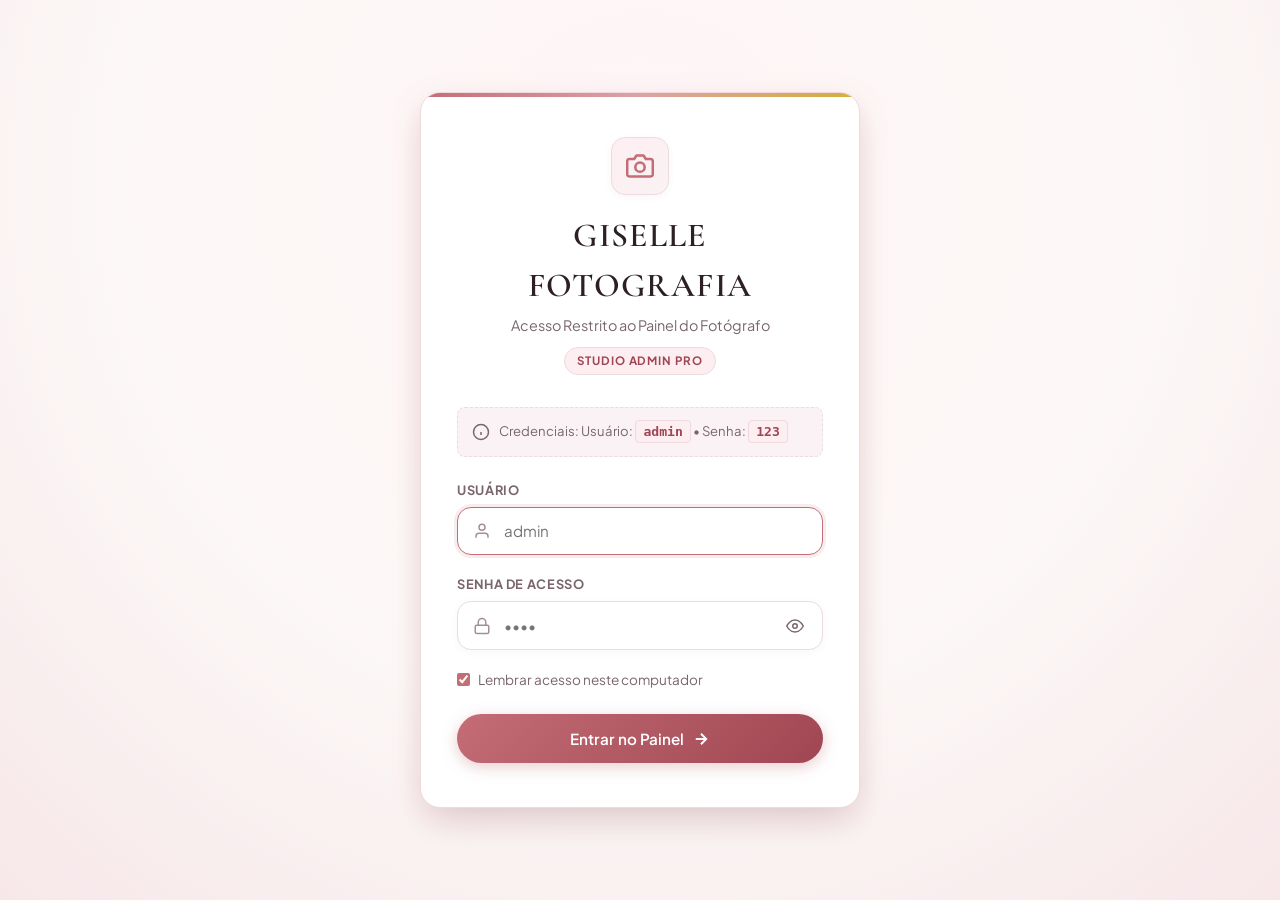
==== commit 6cafd9f9: "Ajustes modo dark e ajuste de estruturas do projeto" ====
--- a/admin.html
+++ b/admin.html
@@ -4,14 +4,14 @@
   <meta charset="UTF-8">
   <meta name="viewport" content="width=device-width, initial-scale=1.0">
   <meta name="robots" content="noindex, nofollow">
-  <title>Painel Administrativo &bull; Rhuan Fotografia</title>
+  <title>Painel Administrativo &bull; Giselle Fotografia</title>
   
   <link rel="stylesheet" href="assets/css/admin.css">
   <link rel="preconnect" href="https://fonts.googleapis.com">
   <link rel="preconnect" href="https://fonts.gstatic.com" crossorigin>
   <script>
     try {
-      const savedTheme = localStorage.getItem('rhuan_admin_theme') || localStorage.getItem('rhuan_theme');
+      const savedTheme = localStorage.getItem('giselle_admin_theme') || localStorage.getItem('giselle_theme');
       if (savedTheme === 'dark') {
         document.documentElement.setAttribute('data-theme', 'dark');
       }
@@ -30,7 +30,7 @@
             <circle cx="12" cy="13" r="4"></circle>
           </svg>
         </div>
-        <h1>RHUAN FOTOGRAFIA</h1>
+        <h1>GISELLE FOTOGRAFIA</h1>
         <p>Acesso Restrito ao Painel do Fotógrafo</p>
         <span class="login-badge-pill">Studio Admin Pro</span>
       </div>
@@ -108,7 +108,7 @@
         <div class="sidebar-brand">
           <div class="sidebar-logo-icon">RF</div>
           <div class="sidebar-brand-text">
-            <h2>RHUAN</h2>
+            <h2>GISELLE</h2>
             <span><div class="status-indicator-dot"></div> Studio Online</span>
           </div>
         </div>
@@ -198,7 +198,7 @@
           <div class="sidebar-user-left">
             <div class="sidebar-avatar">RF</div>
             <div class="sidebar-user-info">
-              <h4>Rhuan Ferreira</h4>
+              <h4>Giselle Ferreira</h4>
               <p>Fotógrafo Autor</p>
             </div>
           </div>
--- a/assets/css/admin.css
+++ b/assets/css/admin.css
@@ -1,5 +1,5 @@
 /* ==========================================================================
-   RHUAN FOTOGRAFIA - PAINEL ADMINISTRATIVO (ADMIN DASHBOARD)
+   GISELLE FOTOGRAFIA - PAINEL ADMINISTRATIVO (ADMIN DASHBOARD)
    Estilo: Atelier Feminino & Sofisticado (Fiel às cores e identidade do site)
    Paleta: Dusty Rose Nobre, Blush de Seda, Carvão Espresso & Ouro Champanhe
    Tipografia: Plus Jakarta Sans & Cormorant Garamond
